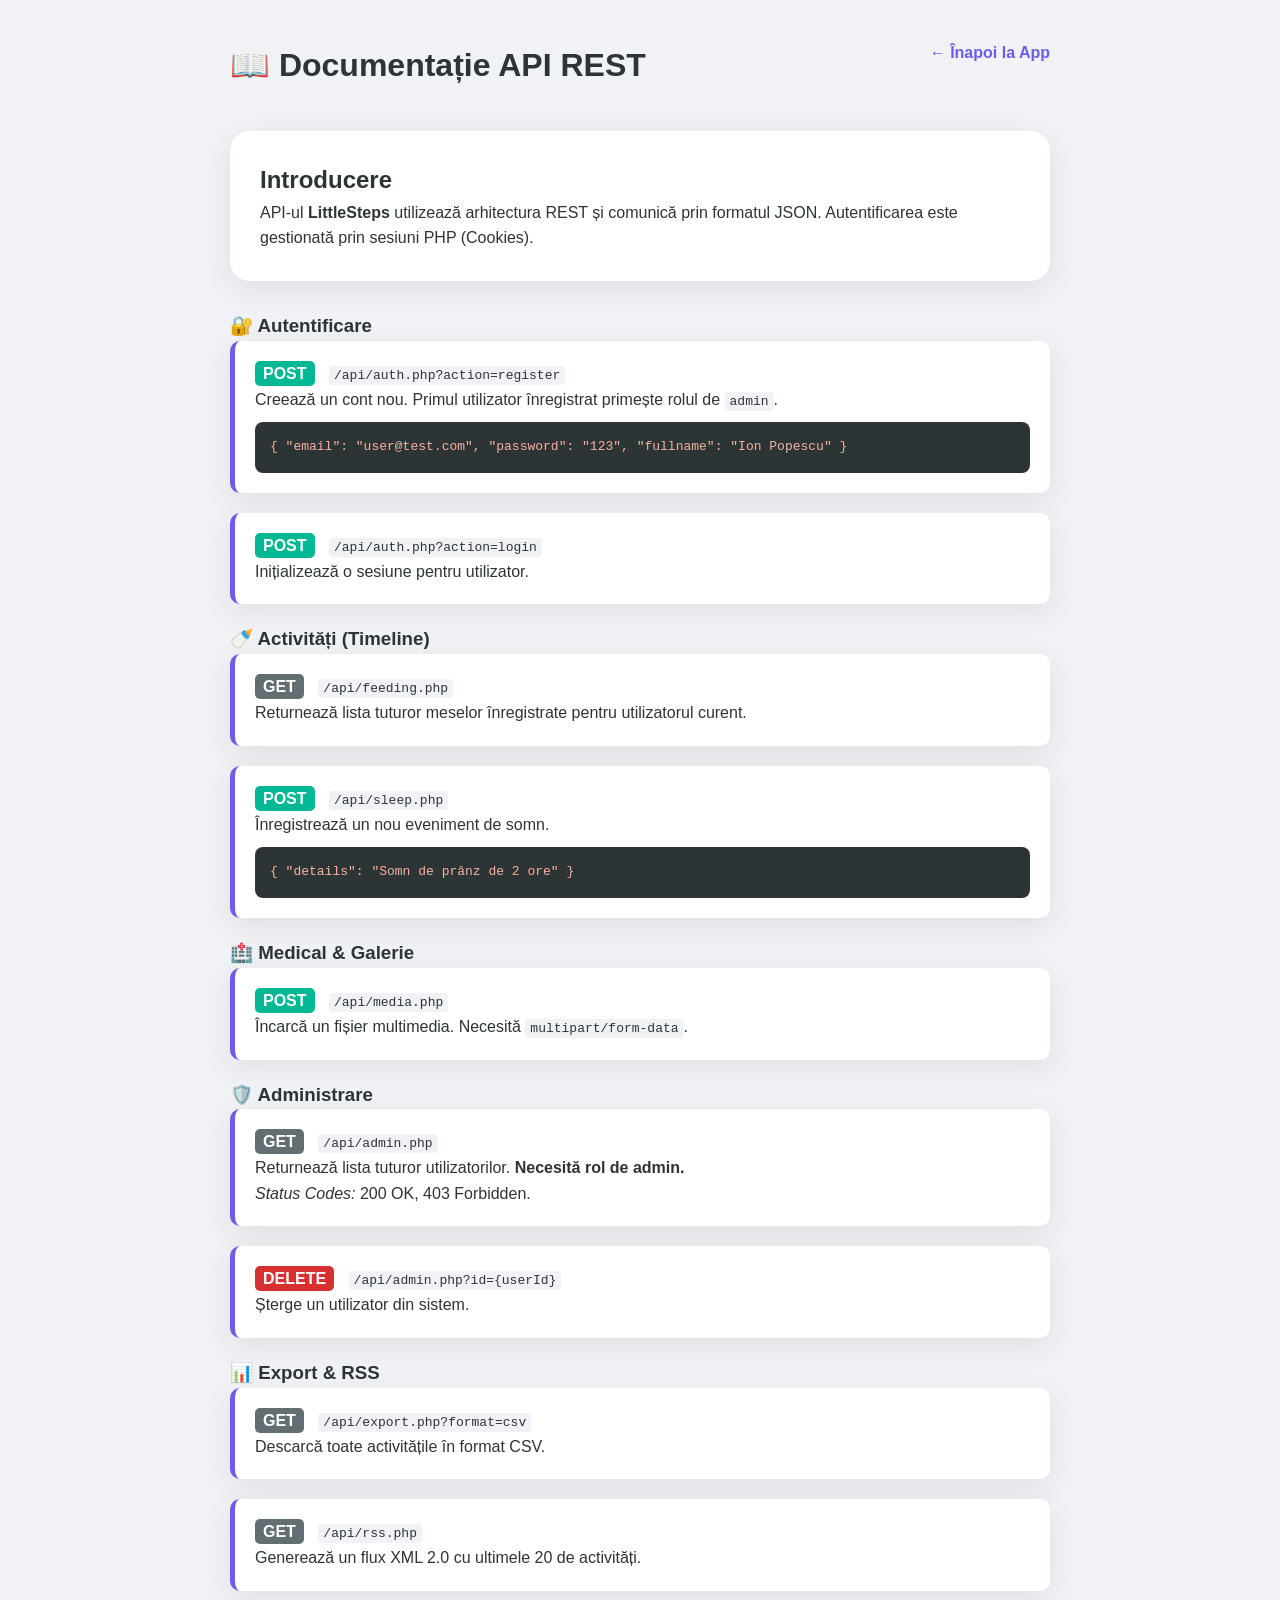
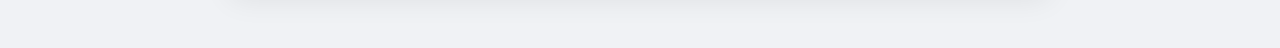
==== public/api-docs.html @ 12125252 "Initial commit - LittleSteps Baby Tracker v1.0" ====
<!DOCTYPE html>
<html lang="ro">
<head>
    <meta charset="UTF-8">
    <title>LittleSteps - Documentație API</title>
    <link rel="stylesheet" href="style.css">
    <style>
        .endpoint-card { border-left: 5px solid var(--primary); margin-bottom: 20px; background: #fff; padding: 20px; border-radius: 10px; box-shadow: var(--shadow); }
        .method { font-weight: 800; padding: 4px 8px; border-radius: 5px; color: #fff; margin-right: 10px; }
        .get { background: #636e72; }
        .post { background: #00b894; }
        .delete { background: #d63031; }
        code { background: #f1f2f6; padding: 2px 5px; border-radius: 4px; font-family: monospace; }
        pre { background: #2d3436; color: #fab1a0; padding: 15px; border-radius: 8px; overflow-x: auto; margin-top: 10px; }
    </style>
</head>
<body style="background: var(--bg);">
    <div class="content" style="max-width: 900px;">
        <header class="top-bar">
            <h1>📖 Documentație API REST</h1>
            <a href="index.html" style="text-decoration: none; color: var(--primary); font-weight: bold;">← Înapoi la App</a>
        </header>

        <section class="card-container">
            <h2>Introducere</h2>
            <p>API-ul <strong>LittleSteps</strong> utilizează arhitectura REST și comunică prin formatul JSON. Autentificarea este gestionată prin sesiuni PHP (Cookies).</p>
        </section>

        <!-- AUTH -->
        <h3>🔐 Autentificare</h3>
        <div class="endpoint-card">
            <p><span class="method post">POST</span> <code>/api/auth.php?action=register</code></p>
            <p>Creează un cont nou. Primul utilizator înregistrat primește rolul de <code>admin</code>.</p>
            <pre>{ "email": "user@test.com", "password": "123", "fullname": "Ion Popescu" }</pre>
        </div>

        <div class="endpoint-card">
            <p><span class="method post">POST</span> <code>/api/auth.php?action=login</code></p>
            <p>Inițializează o sesiune pentru utilizator.</p>
        </div>

        <!-- ACTIVITATI -->
        <h3>🍼 Activități (Timeline)</h3>
        <div class="endpoint-card">
            <p><span class="method get">GET</span> <code>/api/feeding.php</code></p>
            <p>Returnează lista tuturor meselor înregistrate pentru utilizatorul curent.</p>
        </div>

        <div class="endpoint-card">
            <p><span class="method post">POST</span> <code>/api/sleep.php</code></p>
            <p>Înregistrează un nou eveniment de somn.</p>
            <pre>{ "details": "Somn de prânz de 2 ore" }</pre>
        </div>

        <!-- MEDICAL & MEDIA -->
        <h3>🏥 Medical & Galerie</h3>
        <div class="endpoint-card">
            <p><span class="method post">POST</span> <code>/api/media.php</code></p>
            <p>Încarcă un fișier multimedia. Necesită <code>multipart/form-data</code>.</p>
        </div>

        <!-- ADMIN -->
        <h3>🛡️ Administrare</h3>
        <div class="endpoint-card">
            <p><span class="method get">GET</span> <code>/api/admin.php</code></p>
            <p>Returnează lista tuturor utilizatorilor. <strong>Necesită rol de admin.</strong></p>
            <p><em>Status Codes:</em> 200 OK, 403 Forbidden.</p>
        </div>

        <div class="endpoint-card">
            <p><span class="method delete">DELETE</span> <code>/api/admin.php?id={userId}</code></p>
            <p>Șterge un utilizator din sistem.</p>
        </div>

        <!-- EXPORT & RSS -->
        <h3>📊 Export & RSS</h3>
        <div class="endpoint-card">
            <p><span class="method get">GET</span> <code>/api/export.php?format=csv</code></p>
            <p>Descarcă toate activitățile în format CSV.</p>
        </div>
        <div class="endpoint-card">
            <p><span class="method get">GET</span> <code>/api/rss.php</code></p>
            <p>Generează un flux XML 2.0 cu ultimele 20 de activități.</p>
        </div>
    </div>
</body>
</html>
---- public/style.css ----
:root {
    --primary: #6c5ce7;
    --primary-light: #a29bfe;
    --secondary: #00cec9;
    --danger: #ff7675;
    --warning: #ffeaa7;
    --success: #55efc4;
    --boy: #74b9ff;
    --girl: #fd79a8;
    --bg: #f0f2f5;
    --sidebar-bg: #ffffff;
    --text: #2d3436;
    --text-light: #636e72;
    --white: #ffffff;
    --shadow: 0 8px 30px rgba(0,0,0,0.08);
}

* { box-sizing: border-box; margin: 0; padding: 0; }

body { 
    font-family: 'Inter', -apple-system, BlinkMacSystemFont, 'Segoe UI', Roboto, sans-serif; 
    background: var(--bg); 
    color: var(--text); 
    line-height: 1.6;
}

/* --- AUTH OVERLAY --- */
.auth-overlay {
    position: fixed; top: 0; left: 0; width: 100%; height: 100%;
    background: linear-gradient(135deg, var(--primary), var(--primary-light));
    display: flex; align-items: center; justify-content: center; z-index: 2000;
}
.auth-card {
    background: var(--white); padding: 40px; border-radius: 24px; 
    box-shadow: 0 20px 60px rgba(0,0,0,0.2);
    width: 90%; max-width: 420px; text-align: center;
}
.auth-card h2 { margin-bottom: 10px; color: var(--primary); }
.auth-card input { 
    width: 100%; padding: 14px; margin: 10px 0; 
    border: 2px solid #eee; border-radius: 12px; 
    transition: 0.3s; font-size: 1rem;
}

/* --- DASHBOARD LAYOUT --- */
.dashboard-container { display: flex; min-height: 100vh; }

/* --- SIDEBAR --- */
.sidebar { 
    width: 280px; background: var(--sidebar-bg); 
    border-right: 1px solid #eef0f2; padding: 30px; 
    display: flex; flex-direction: column; position: sticky; top: 0; height: 100vh;
}
.logo { font-size: 1.6rem; font-weight: 800; color: var(--primary); margin-bottom: 50px; text-align: center; }
.sidebar ul { list-style: none; flex-grow: 1; }
.sidebar li { 
    padding: 14px 20px; cursor: pointer; border-radius: 14px; 
    margin-bottom: 10px; transition: 0.2s all; font-weight: 600; color: var(--text-light);
    display: flex; align-items: center; gap: 10px;
}
.sidebar li:hover { background: #f8f9ff; color: var(--primary); transform: translateX(5px); }
.sidebar li.active { background: var(--primary); color: white; box-shadow: 0 10px 20px rgba(108, 92, 231, 0.2); }

/* --- HEADER & CHILD SELECTOR --- */
.content { flex: 1; padding: 40px; max-width: 1200px; margin: 0 auto; width: 100%; }
.top-bar { display: flex; justify-content: space-between; align-items: flex-start; margin-bottom: 40px; gap: 20px; }
.header-left { display: flex; flex-direction: column; gap: 10px; }

.child-selector {
    background: white;
    padding: 8px 15px;
    border-radius: 15px;
    box-shadow: var(--shadow);
    display: flex;
    align-items: center;
    gap: 10px;
}
.child-selector label { font-size: 0.85rem; font-weight: 700; color: var(--text-light); }
.child-selector select {
    border: none;
    font-weight: 800;
    color: var(--primary);
    background: transparent;
    cursor: pointer;
    outline: none;
    font-size: 1rem;
}

/* --- CARDS & TABLES --- */
.card-container { background: white; padding: 30px; border-radius: 20px; box-shadow: var(--shadow); margin-bottom: 30px; }

/* --- TIMELINE --- */
.quick-actions { display: flex; gap: 15px; margin-bottom: 35px; flex-wrap: wrap; }
.item { 
    display: flex; gap: 20px; padding: 20px; 
    background: white; border-radius: 18px; margin-bottom: 15px;
    transition: 0.3s; border: 1px solid #f0f0f0;
}
.item:hover { transform: translateY(-3px); box-shadow: var(--shadow); border-color: var(--primary-light); }

.item-icon { 
    font-size: 1.5rem; background: #f8f9fa; width: 55px; height: 55px; 
    display: flex; align-items: center; justify-content: center; border-radius: 15px;
    flex-shrink: 0;
}

/* --- REPARAȚIE IMAGINI TIMELINE --- */
.item img {
    max-width: 100%;
    height: auto;
    border-radius: 12px;
    margin-top: 15px;
    border: 3px solid #f8f9fa;
}

.item-content strong { color: var(--text); font-size: 1.1rem; }
.time { font-size: 0.85rem; color: var(--text-light); font-weight: 500; display: block; margin-top: 8px; }

/* --- EVOLUȚIE ÎN TIMELINE --- */
/* Culoare verde pentru măsurători */
.item:has(.item-icon:contains('📏')) { border-left: 5px solid var(--success); }
/* Culoare aurie pentru milestones */
.item:has(.item-icon:contains('🏆')) { border-left: 5px solid var(--warning); }

/* --- STILURI SPECIFICE EVOLUȚIE & CREȘTERE --- */
#section-evolution .family-grid { display: grid; grid-template-columns: 1fr 1fr; gap: 25px; }

#section-evolution input, #section-evolution textarea {
    width: 100%;
    padding: 12px;
    margin-bottom: 15px;
    border: 1px solid #eee;
    border-radius: 10px;
    font-family: inherit;
    outline-color: var(--primary-light);
}

#section-evolution textarea { height: 100px; resize: none; }

#growth-list, #milestones-list {
    margin-top: 20px;
    max-height: 500px;
    overflow-y: auto;
    padding-right: 5px;
}

/* --- ADMIN TABLE --- */
.admin-table { width: 100%; border-collapse: collapse; margin-top: 20px; }
.admin-table th { text-align: left; padding: 15px; border-bottom: 2px solid #eee; color: var(--text-light); }
.admin-table td { padding: 15px; border-bottom: 1px solid #eee; }

/* --- BUTTONS --- */
button { 
    border: none; padding: 14px 24px; border-radius: 12px; 
    cursor: pointer; font-weight: 700; transition: 0.3s; font-size: 0.95rem;
}
.btn-feed { background: var(--girl); color: white; }
.btn-sleep { background: var(--boy); color: white; }
.btn-logout { background: #f1f2f6; color: var(--danger); margin-top: 20px; }
.btn-alt { background: #dfe6e9; color: var(--text); }
button:hover { opacity: 0.9; transform: translateY(-2px); }

/* --- RESPONSIVE --- */
@media (max-width: 900px) {
    .dashboard-container { flex-direction: column; }
    .sidebar { width: 100%; height: auto; position: relative; padding: 20px; border-right: none; border-bottom: 1px solid #eee; }
    .sidebar ul { display: flex; overflow-x: auto; padding-bottom: 10px; gap: 10px; }
    .sidebar li { white-space: nowrap; margin-bottom: 0; }
    #section-evolution .family-grid { grid-template-columns: 1fr; }
    .top-bar { flex-direction: column; align-items: flex-start; }
}
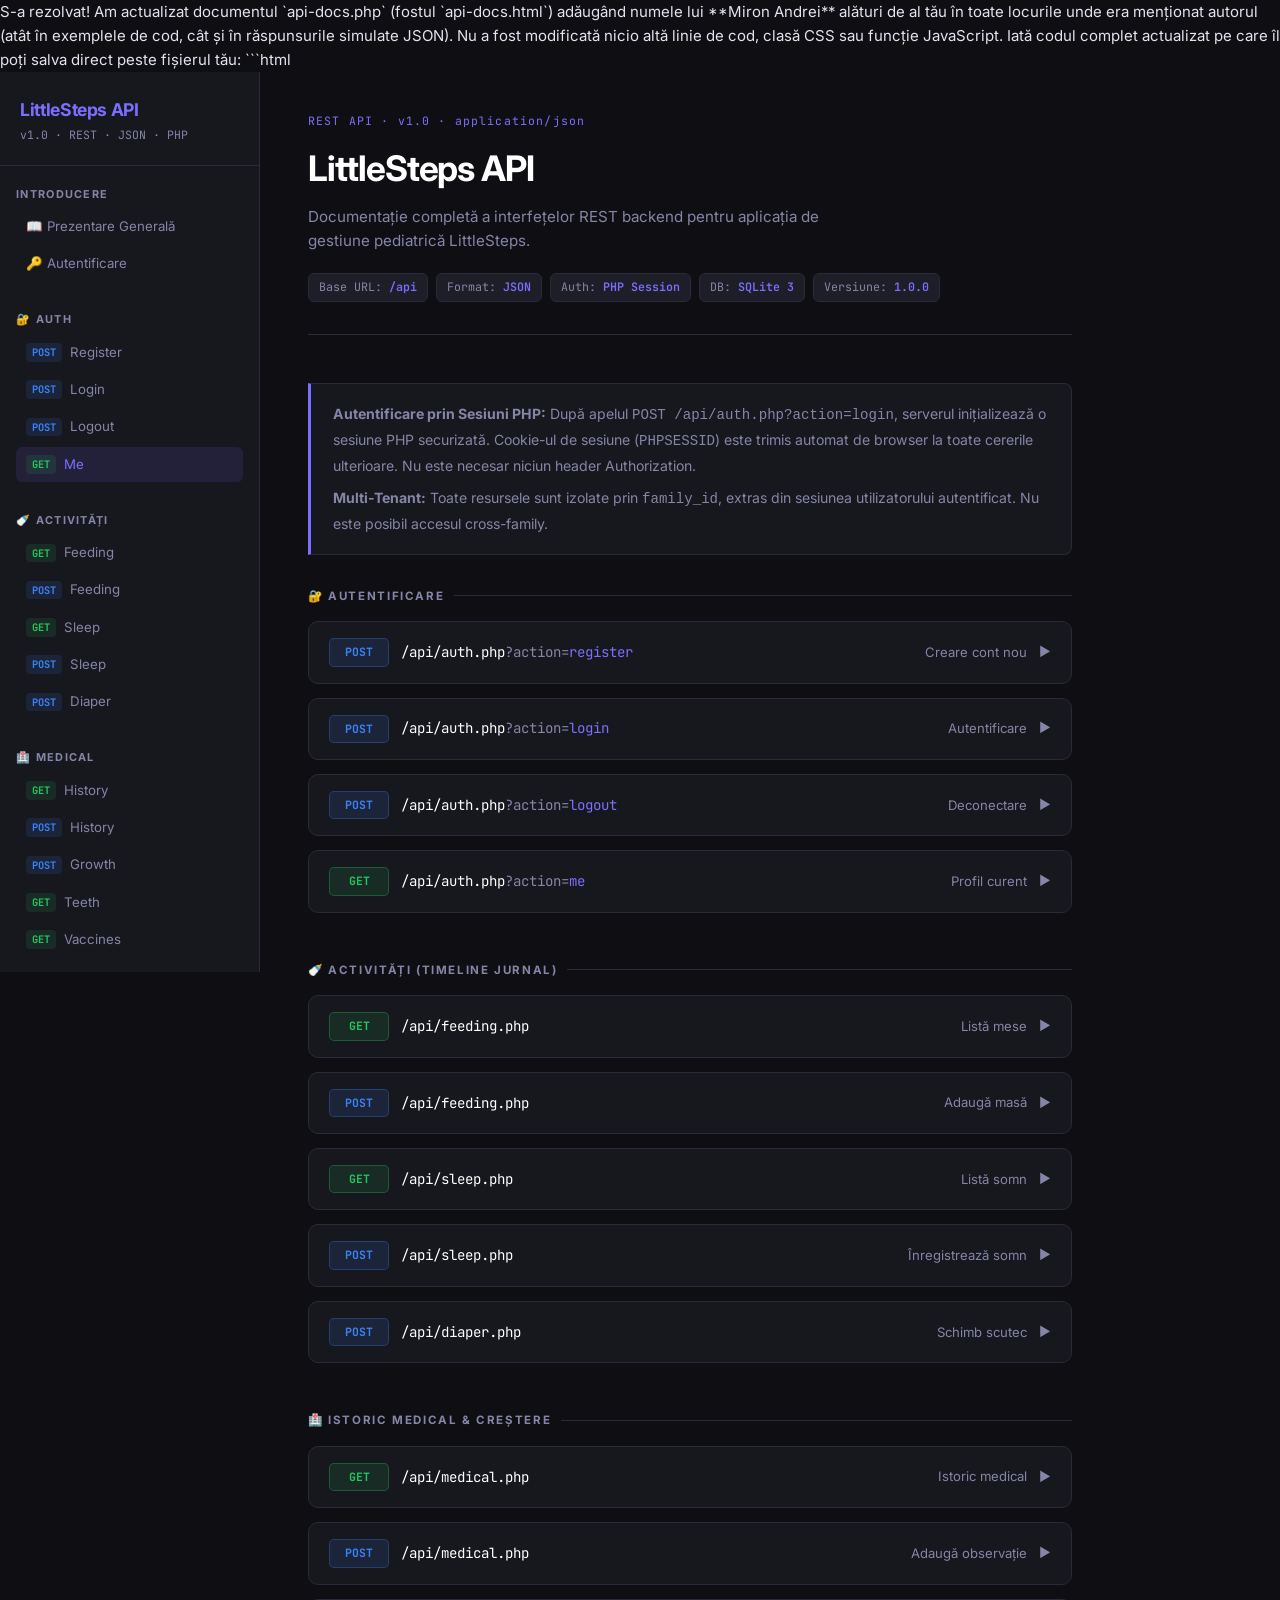
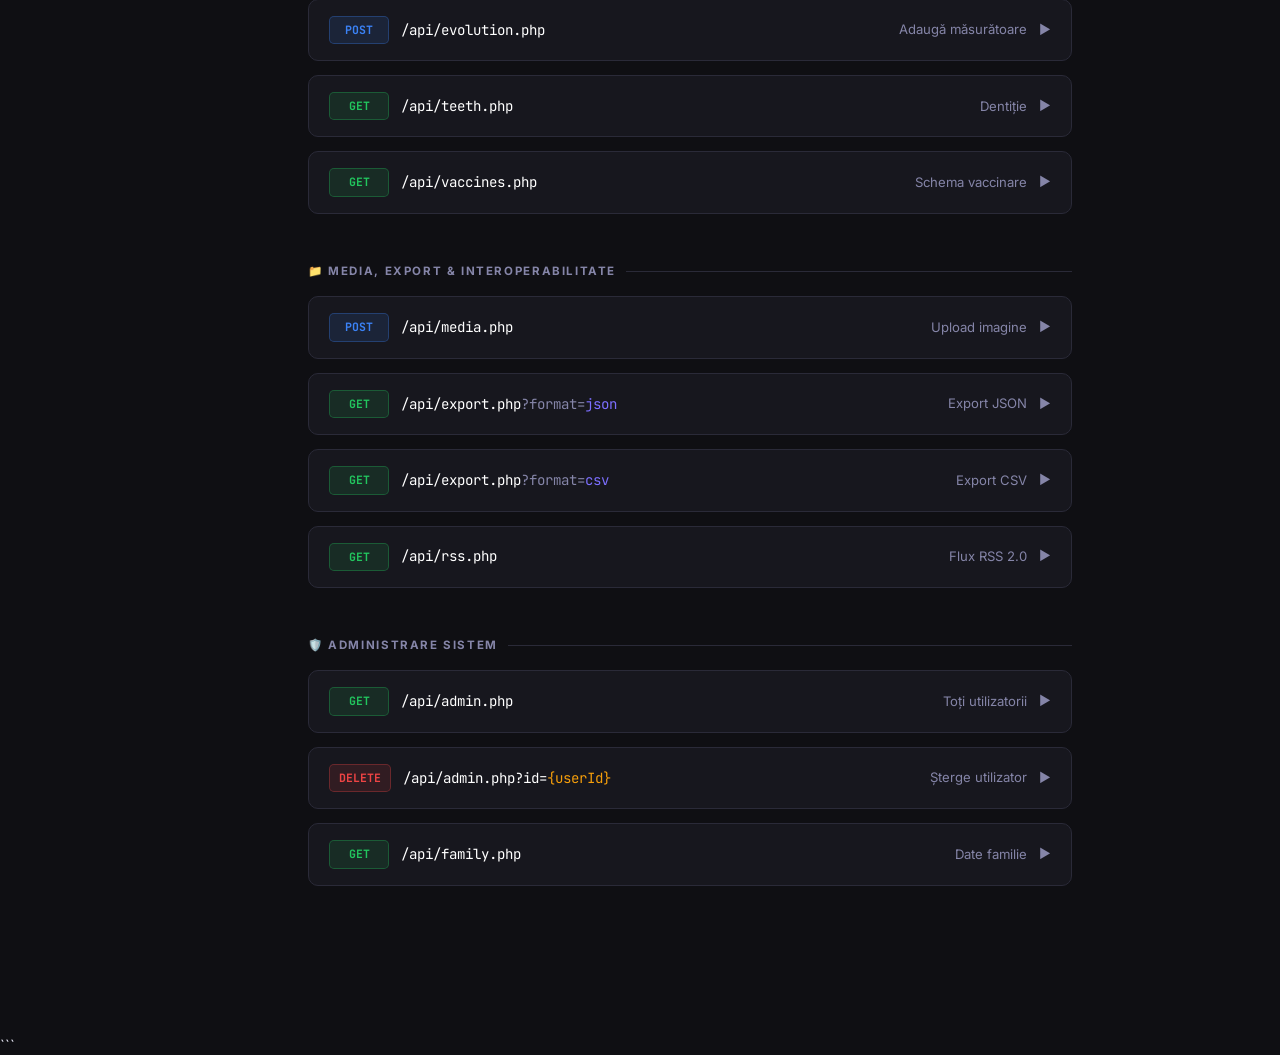
==== commit bb298849: "Fix: Integrare finală documentații api-docs și scholarly cu diagramă UML" ====
--- a/public/api-docs.html
+++ b/public/api-docs.html
@@ -1,87 +1,746 @@
+S-a rezolvat! Am actualizat documentul `api-docs.php` (fostul `api-docs.html`) adăugând numele lui **Miron Andrei** alături de al tău în toate locurile unde era menționat autorul (atât în exemplele de cod, cât și în răspunsurile simulate JSON). Nu a fost modificată nicio altă linie de cod, clasă CSS sau funcție JavaScript.
+
+Iată codul complet actualizat pe care îl poți salva direct peste fișierul tău:
+
+```html
 <!DOCTYPE html>
 <html lang="ro">
 <head>
-    <meta charset="UTF-8">
-    <title>LittleSteps - Documentație API</title>
-    <link rel="stylesheet" href="style.css">
-    <style>
-        .endpoint-card { border-left: 5px solid var(--primary); margin-bottom: 20px; background: #fff; padding: 20px; border-radius: 10px; box-shadow: var(--shadow); }
-        .method { font-weight: 800; padding: 4px 8px; border-radius: 5px; color: #fff; margin-right: 10px; }
-        .get { background: #636e72; }
-        .post { background: #00b894; }
-        .delete { background: #d63031; }
-        code { background: #f1f2f6; padding: 2px 5px; border-radius: 4px; font-family: monospace; }
-        pre { background: #2d3436; color: #fab1a0; padding: 15px; border-radius: 8px; overflow-x: auto; margin-top: 10px; }
-    </style>
+  <meta charset="UTF-8"/>
+  <meta name="viewport" content="width=device-width, initial-scale=1.0"/>
+  <title>LittleSteps — Documentație API REST</title>
+  <link rel="preconnect" href="https://fonts.googleapis.com"/>
+  <link href="https://fonts.googleapis.com/css2?family=Inter:wght@400;500;600;700&family=JetBrains+Mono:wght@400;600&display=swap" rel="stylesheet"/>
+  <style>
+    :root {
+      --bg: #0f0f13;
+      --surface: #17171e;
+      --surface2: #1e1e28;
+      --border: #2a2a38;
+      --text: #e2e2f0;
+      --text-muted: #8585a8;
+      --accent: #7c6fff;
+      --accent-pale: rgba(124,111,255,.12);
+      --get: #22c55e; --get-bg: rgba(34,197,94,.12);
+      --post: #3b82f6; --post-bg: rgba(59,130,246,.12);
+      --put: #f59e0b; --put-bg: rgba(245,158,11,.12);
+      --delete: #ef4444; --delete-bg: rgba(239,68,68,.12);
+      --mono: 'JetBrains Mono', monospace;
+      --sans: 'Inter', sans-serif;
+    }
+    *, *::before, *::after { box-sizing: border-box; margin: 0; padding: 0; }
+    html { scroll-behavior: smooth; }
+    body { background: var(--bg); color: var(--text); font-family: var(--sans); font-size: 15px; line-height: 1.6; }
+
+    /* LAYOUT */
+    .shell { display: flex; min-height: 100vh; }
+
+    /* SIDEBAR */
+    .sidebar {
+      width: 260px; flex-shrink: 0; position: sticky; top: 0; height: 100vh;
+      background: var(--surface); border-right: 1px solid var(--border);
+      overflow-y: auto; padding: 0;
+    }
+    .sidebar-logo {
+      padding: 24px 20px 20px;
+      border-bottom: 1px solid var(--border);
+    }
+    .sidebar-logo .brand { font-size: 1.1rem; font-weight: 700; color: var(--accent); letter-spacing: -.02em; }
+    .sidebar-logo .version { font-size: .72rem; font-family: var(--mono); color: var(--text-muted); margin-top: 2px; }
+
+    .nav-group { padding: 20px 16px 8px; }
+    .nav-group-label { font-size: .68rem; font-weight: 700; text-transform: uppercase; letter-spacing: .12em; color: var(--text-muted); margin-bottom: 6px; }
+    .nav-item {
+      display: flex; align-items: center; gap: 8px;
+      padding: 7px 10px; border-radius: 6px; margin-bottom: 2px;
+      font-size: .83rem; color: var(--text-muted); text-decoration: none;
+      transition: all .15s;
+    }
+    .nav-item:hover, .nav-item.active { background: var(--accent-pale); color: var(--accent); }
+    .nav-badge {
+      font-family: var(--mono); font-size: .65rem; font-weight: 700;
+      padding: 1px 6px; border-radius: 4px; flex-shrink: 0;
+    }
+    .nb-get { background: var(--get-bg); color: var(--get); }
+    .nb-post { background: var(--post-bg); color: var(--post); }
+    .nb-put { background: var(--put-bg); color: var(--put); }
+    .nb-del { background: var(--delete-bg); color: var(--delete); }
+
+    /* MAIN */
+    .main { flex: 1; max-width: 860px; padding: 40px 48px 100px; }
+
+    /* HEADER */
+    .page-header {
+      margin-bottom: 48px; padding-bottom: 32px;
+      border-bottom: 1px solid var(--border);
+    }
+    .page-header .tag { font-family: var(--mono); font-size: .72rem; color: var(--accent); letter-spacing: .1em; margin-bottom: 10px; }
+    .page-header h1 { font-size: 2.2rem; font-weight: 700; letter-spacing: -.03em; color: #fff; margin-bottom: 8px; }
+    .page-header p { color: var(--text-muted); font-size: .95rem; max-width: 560px; }
+    .info-chips { display: flex; flex-wrap: wrap; gap: 8px; margin-top: 20px; }
+    .chip {
+      font-family: var(--mono); font-size: .73rem;
+      background: var(--surface2); border: 1px solid var(--border);
+      color: var(--text-muted); padding: 4px 10px; border-radius: 6px;
+    }
+    .chip span { color: var(--accent); font-weight: 600; }
+
+    /* SECTION HEADING */
+    .api-group { margin-bottom: 48px; scroll-margin-top: 24px; }
+    .group-title {
+      font-size: .72rem; font-weight: 700; text-transform: uppercase;
+      letter-spacing: .14em; color: var(--text-muted); margin-bottom: 16px;
+      display: flex; align-items: center; gap: 10px;
+    }
+    .group-title::after { content: ''; flex: 1; height: 1px; background: var(--border); }
+
+    /* ENDPOINT CARD */
+    .endpoint {
+      background: var(--surface); border: 1px solid var(--border);
+      border-radius: 10px; margin-bottom: 14px; overflow: hidden;
+      transition: border-color .2s;
+    }
+    .endpoint:hover { border-color: var(--accent); }
+    .endpoint-header {
+      display: flex; align-items: center; gap: 12px;
+      padding: 16px 20px; cursor: pointer; user-select: none;
+    }
+    .method-badge {
+      font-family: var(--mono); font-size: .72rem; font-weight: 700;
+      padding: 4px 9px; border-radius: 5px; flex-shrink: 0; min-width: 60px; text-align: center;
+    }
+    .mb-get { background: var(--get-bg); color: var(--get); border: 1px solid rgba(34,197,94,.3); }
+    .mb-post { background: var(--post-bg); color: var(--post); border: 1px solid rgba(59,130,246,.3); }
+    .mb-put { background: var(--put-bg); color: var(--put); border: 1px solid rgba(245,158,11,.3); }
+    .mb-delete { background: var(--delete-bg); color: var(--delete); border: 1px solid rgba(239,68,68,.3); }
+
+    .endpoint-path { font-family: var(--mono); font-size: .88rem; color: #fff; flex: 1; }
+    .endpoint-path .param { color: var(--put); }
+    .endpoint-summary { font-size: .82rem; color: var(--text-muted); margin-left: auto; }
+    .chevron { color: var(--text-muted); transition: transform .2s; font-size: .8rem; }
+    .endpoint.open .chevron { transform: rotate(90deg); }
+
+    .endpoint-body { display: none; padding: 0 20px 20px; border-top: 1px solid var(--border); }
+    .endpoint.open .endpoint-body { display: block; }
+
+    .endpoint-desc { color: var(--text-muted); font-size: .88rem; margin: 16px 0 12px; line-height: 1.6; }
+    .auth-tag {
+      display: inline-flex; align-items: center; gap: 5px;
+      background: rgba(124,111,255,.15); border: 1px solid rgba(124,111,255,.3);
+      color: var(--accent); font-size: .75rem; font-family: var(--mono);
+      padding: 3px 9px; border-radius: 5px; margin-bottom: 12px;
+    }
+
+    /* PARAMS TABLE */
+    .params-label { font-size: .72rem; font-weight: 700; text-transform: uppercase; letter-spacing: .1em; color: var(--text-muted); margin: 16px 0 8px; }
+    .params-table { width: 100%; border-collapse: collapse; font-size: .83rem; }
+    .params-table th { background: var(--surface2); color: var(--text-muted); padding: 7px 12px; text-align: left; font-weight: 600; font-size: .72rem; text-transform: uppercase; letter-spacing: .08em; }
+    .params-table td { padding: 8px 12px; border-bottom: 1px solid var(--border); vertical-align: top; }
+    .params-table tr:last-child td { border-bottom: none; }
+    .param-name { font-family: var(--mono); color: var(--text); font-size: .83rem; }
+    .param-type { font-family: var(--mono); color: var(--accent); font-size: .77rem; }
+    .param-req { font-size: .72rem; padding: 2px 6px; border-radius: 4px; font-weight: 600; }
+    .req-yes { background: rgba(239,68,68,.15); color: #f87171; }
+    .req-opt { background: var(--surface2); color: var(--text-muted); }
+
+    /* CODE BLOCKS */
+    .code-tabs { margin-top: 14px; }
+    .tab-bar { display: flex; gap: 2px; margin-bottom: -1px; }
+    .tab-btn {
+      font-family: var(--mono); font-size: .73rem; padding: 5px 12px;
+      background: var(--surface2); border: 1px solid var(--border);
+      border-bottom: none; border-radius: 5px 5px 0 0; color: var(--text-muted);
+      cursor: pointer; transition: all .15s;
+    }
+    .tab-btn.active { background: #1e1b4b; color: #c4b5fd; border-color: #312e81; }
+    .tab-pane { display: none; }
+    .tab-pane.active { display: block; }
+    pre.code-block {
+      background: #1e1b4b; border: 1px solid #312e81;
+      border-radius: 0 8px 8px 8px; padding: 16px 18px;
+      font-family: var(--mono); font-size: .82rem;
+      color: #c4b5fd; overflow-x: auto; line-height: 1.65;
+    }
+    .c-key { color: #a5b4fc; }
+    .c-str { color: #86efac; }
+    .c-num { color: #fde68a; }
+    .c-bool { color: #f9a8d4; }
+    .c-comment { color: #4c4b7a; font-style: italic; }
+    .c-url { color: #67e8f9; }
+
+    /* RESPONSE */
+    .response-header { display: flex; align-items: center; gap: 8px; margin-top: 14px; }
+    .status-badge { font-family: var(--mono); font-size: .75rem; font-weight: 700; padding: 3px 8px; border-radius: 5px; }
+    .s200 { background: var(--get-bg); color: var(--get); }
+    .s201 { background: var(--post-bg); color: var(--post); }
+    .s401 { background: var(--put-bg); color: var(--put); }
+    .s403 { background: var(--delete-bg); color: var(--delete); }
+
+    /* INTRO BOX */
+    .intro-box {
+      background: var(--surface); border: 1px solid var(--border);
+      border-left: 3px solid var(--accent); border-radius: 0 8px 8px 0;
+      padding: 18px 22px; margin-bottom: 32px;
+    }
+    .intro-box p { color: var(--text-muted); font-size: .88rem; line-height: 1.7; }
+    .intro-box p + p { margin-top: 8px; }
+
+    @media (max-width: 800px) {
+      .sidebar { display: none; }
+      .main { padding: 24px 18px 60px; }
+      .endpoint-summary { display: none; }
+    }
+  </style>
 </head>
-<body style="background: var(--bg);">
-    <div class="content" style="max-width: 900px;">
-        <header class="top-bar">
-            <h1>📖 Documentație API REST</h1>
-            <a href="index.html" style="text-decoration: none; color: var(--primary); font-weight: bold;">← Înapoi la App</a>
-        </header>
-
-        <section class="card-container">
-            <h2>Introducere</h2>
-            <p>API-ul <strong>LittleSteps</strong> utilizează arhitectura REST și comunică prin formatul JSON. Autentificarea este gestionată prin sesiuni PHP (Cookies).</p>
-        </section>
-
-        <!-- AUTH -->
-        <h3>🔐 Autentificare</h3>
-        <div class="endpoint-card">
-            <p><span class="method post">POST</span> <code>/api/auth.php?action=register</code></p>
-            <p>Creează un cont nou. Primul utilizator înregistrat primește rolul de <code>admin</code>.</p>
-            <pre>{ "email": "user@test.com", "password": "123", "fullname": "Ion Popescu" }</pre>
-        </div>
-
-        <div class="endpoint-card">
-            <p><span class="method post">POST</span> <code>/api/auth.php?action=login</code></p>
-            <p>Inițializează o sesiune pentru utilizator.</p>
-        </div>
-
-        <!-- ACTIVITATI -->
-        <h3>🍼 Activități (Timeline)</h3>
-        <div class="endpoint-card">
-            <p><span class="method get">GET</span> <code>/api/feeding.php</code></p>
-            <p>Returnează lista tuturor meselor înregistrate pentru utilizatorul curent.</p>
-        </div>
-
-        <div class="endpoint-card">
-            <p><span class="method post">POST</span> <code>/api/sleep.php</code></p>
-            <p>Înregistrează un nou eveniment de somn.</p>
-            <pre>{ "details": "Somn de prânz de 2 ore" }</pre>
-        </div>
-
-        <!-- MEDICAL & MEDIA -->
-        <h3>🏥 Medical & Galerie</h3>
-        <div class="endpoint-card">
-            <p><span class="method post">POST</span> <code>/api/media.php</code></p>
-            <p>Încarcă un fișier multimedia. Necesită <code>multipart/form-data</code>.</p>
-        </div>
-
-        <!-- ADMIN -->
-        <h3>🛡️ Administrare</h3>
-        <div class="endpoint-card">
-            <p><span class="method get">GET</span> <code>/api/admin.php</code></p>
-            <p>Returnează lista tuturor utilizatorilor. <strong>Necesită rol de admin.</strong></p>
-            <p><em>Status Codes:</em> 200 OK, 403 Forbidden.</p>
-        </div>
-
-        <div class="endpoint-card">
-            <p><span class="method delete">DELETE</span> <code>/api/admin.php?id={userId}</code></p>
-            <p>Șterge un utilizator din sistem.</p>
-        </div>
-
-        <!-- EXPORT & RSS -->
-        <h3>📊 Export & RSS</h3>
-        <div class="endpoint-card">
-            <p><span class="method get">GET</span> <code>/api/export.php?format=csv</code></p>
-            <p>Descarcă toate activitățile în format CSV.</p>
-        </div>
-        <div class="endpoint-card">
-            <p><span class="method get">GET</span> <code>/api/rss.php</code></p>
-            <p>Generează un flux XML 2.0 cu ultimele 20 de activități.</p>
-        </div>
-    </div>
+<body>
+<div class="shell">
+
+<!-- SIDEBAR -->
+<nav class="sidebar">
+  <div class="sidebar-logo">
+    <div class="brand">LittleSteps API</div>
+    <div class="version">v1.0 · REST · JSON · PHP</div>
+  </div>
+
+  <div class="nav-group">
+    <div class="nav-group-label">Introducere</div>
+    <a class="nav-item active" href="#intro">📖 Prezentare Generală</a>
+    <a class="nav-item" href="#auth-overview">🔑 Autentificare</a>
+  </div>
+  <div class="nav-group">
+    <div class="nav-group-label">🔐 Auth</div>
+    <a class="nav-item" href="#ep-register"><span class="nav-badge nb-post">POST</span> Register</a>
+    <a class="nav-item" href="#ep-login"><span class="nav-badge nb-post">POST</span> Login</a>
+    <a class="nav-item" href="#ep-logout"><span class="nav-badge nb-post">POST</span> Logout</a>
+    <a class="nav-item" href="#ep-me"><span class="nav-badge nb-get">GET</span> Me</a>
+  </div>
+  <div class="nav-group">
+    <div class="nav-group-label">🍼 Activități</div>
+    <a class="nav-item" href="#ep-feeding-get"><span class="nav-badge nb-get">GET</span> Feeding</a>
+    <a class="nav-item" href="#ep-feeding-post"><span class="nav-badge nb-post">POST</span> Feeding</a>
+    <a class="nav-item" href="#ep-sleep-get"><span class="nav-badge nb-get">GET</span> Sleep</a>
+    <a class="nav-item" href="#ep-sleep-post"><span class="nav-badge nb-post">POST</span> Sleep</a>
+    <a class="nav-item" href="#ep-diaper"><span class="nav-badge nb-post">POST</span> Diaper</a>
+  </div>
+  <div class="nav-group">
+    <div class="nav-group-label">🏥 Medical</div>
+    <a class="nav-item" href="#ep-medical-get"><span class="nav-badge nb-get">GET</span> History</a>
+    <a class="nav-item" href="#ep-medical-post"><span class="nav-badge nb-post">POST</span> History</a>
+    <a class="nav-item" href="#ep-growth"><span class="nav-badge nb-post">POST</span> Growth</a>
+    <a class="nav-item" href="#ep-teeth"><span class="nav-badge nb-get">GET</span> Teeth</a>
+    <a class="nav-item" href="#ep-vaccines"><span class="nav-badge nb-get">GET</span> Vaccines</a>
+  </div>
+  <div class="nav-group">
+    <div class="nav-group-label">📁 Media & Export</div>
+    <a class="nav-item" href="#ep-media-upload"><span class="nav-badge nb-post">POST</span> Upload</a>
+    <a class="nav-item" href="#ep-export-json"><span class="nav-badge nb-get">GET</span> Export JSON</a>
+    <a class="nav-item" href="#ep-export-csv"><span class="nav-badge nb-get">GET</span> Export CSV</a>
+    <a class="nav-item" href="#ep-rss"><span class="nav-badge nb-get">GET</span> RSS Feed</a>
+  </div>
+  <div class="nav-group">
+    <div class="nav-group-label">🛡️ Admin</div>
+    <a class="nav-item" href="#ep-admin-users"><span class="nav-badge nb-get">GET</span> Users</a>
+    <a class="nav-item" href="#ep-admin-delete"><span class="nav-badge nb-del">DEL</span> User</a>
+    <a class="nav-item" href="#ep-family"><span class="nav-badge nb-get">GET</span> Family</a>
+  </div>
+</nav>
+
+<!-- MAIN -->
+<main class="main">
+
+  <header class="page-header" id="intro">
+    <p class="tag">REST API · v1.0 · application/json</p>
+    <h1>LittleSteps API</h1>
+    <p>Documentație completă a interfețelor REST backend pentru aplicația de gestiune pediatrică LittleSteps.</p>
+    <div class="info-chips">
+      <div class="chip">Base URL: <span>/api</span></div>
+      <div class="chip">Format: <span>JSON</span></div>
+      <div class="chip">Auth: <span>PHP Session</span></div>
+      <div class="chip">DB: <span>SQLite 3</span></div>
+      <div class="chip">Versiune: <span>1.0.0</span></div>
+    </div>
+  </header>
+
+  <div class="intro-box" id="auth-overview">
+    <p><strong>Autentificare prin Sesiuni PHP:</strong> După apelul <code>POST /api/auth.php?action=login</code>, serverul inițializează o sesiune PHP securizată. Cookie-ul de sesiune (<code>PHPSESSID</code>) este trimis automat de browser la toate cererile ulterioare. Nu este necesar niciun header Authorization.</p>
+    <p><strong>Multi-Tenant:</strong> Toate resursele sunt izolate prin <code>family_id</code>, extras din sesiunea utilizatorului autentificat. Nu este posibil accesul cross-family.</p>
+  </div>
+
+  <!-- ── AUTH ── -->
+  <section class="api-group" id="s-auth">
+    <div class="group-title">🔐 Autentificare</div>
+
+    <!-- REGISTER -->
+    <div class="endpoint" id="ep-register">
+      <div class="endpoint-header" onclick="toggleEndpoint(this)">
+        <span class="method-badge mb-post">POST</span>
+        <span class="endpoint-path">/api/auth.php<span style="color:var(--text-muted)">?action=</span><span style="color:var(--accent)">register</span></span>
+        <span class="endpoint-summary">Creare cont nou</span>
+        <span class="chevron">▶</span>
+      </div>
+      <div class="endpoint-body">
+        <p class="endpoint-desc">Creează un cont nou în sistem. <strong>Primul utilizator înregistrat</strong> primește automat rolul <code>admin</code>; toți utilizatorii următori primesc rolul <code>member</code>.</p>
+        <div class="params-label">Request Body (JSON)</div>
+        <table class="params-table">
+          <thead><tr><th>Câmp</th><th>Tip</th><th>Obligatoriu</th><th>Descriere</th></tr></thead>
+          <tbody>
+            <tr><td class="param-name">email</td><td class="param-type">string</td><td><span class="param-req req-yes">DA</span></td><td style="color:var(--text-muted)">Adresa de email — identificator unic în sistem</td></tr>
+            <tr><td class="param-name">password</td><td class="param-type">string</td><td><span class="param-req req-yes">DA</span></td><td style="color:var(--text-muted)">Parola în text clar — stocată ca hash BCRYPT</td></tr>
+            <tr><td class="param-name">fullname</td><td class="param-type">string</td><td><span class="param-req req-yes">DA</span></td><td style="color:var(--text-muted)">Numele complet al utilizatorului</td></tr>
+          </tbody>
+        </table>
+        <div class="code-tabs">
+          <div class="tab-bar">
+            <button class="tab-btn active" onclick="switchTab(this,'req','t-reg')">Request</button>
+            <button class="tab-btn" onclick="switchTab(this,'res200','t-reg')">200 OK</button>
+          </div>
+          <div class="tab-pane active" id="req-t-reg">
+<pre class="code-block">{
+  <span class="c-key">"email"</span>:    <span class="c-str">"ioana@example.com"</span>,
+  <span class="c-key">"password"</span>: <span class="c-str">"parola_securizata"</span>,
+  <span class="c-key">"fullname"</span>: <span class="c-str">"Alexa Ioana și Miron Andrei"</span>
+}</pre>
+          </div>
+          <div class="tab-pane" id="res200-t-reg">
+<pre class="code-block"><span class="c-comment">// HTTP 201 Created</span>
+{
+  <span class="c-key">"success"</span>: <span class="c-bool">true</span>,
+  <span class="c-key">"user_id"</span>: <span class="c-num">1</span>,
+  <span class="c-key">"role"</span>:    <span class="c-str">"admin"</span>,
+  <span class="c-key">"message"</span>: <span class="c-str">"Cont creat cu succes"</span>
+}</pre>
+          </div>
+        </div>
+        <div class="response-header"><span class="status-badge s201">201</span><span style="color:var(--text-muted);font-size:.82rem">Cont creat — sesiune inițializată automat</span></div>
+        <div class="response-header"><span class="status-badge s401">409</span><span style="color:var(--text-muted);font-size:.82rem">Email deja înregistrat în sistem</span></div>
+      </div>
+    </div>
+
+    <!-- LOGIN -->
+    <div class="endpoint" id="ep-login">
+      <div class="endpoint-header" onclick="toggleEndpoint(this)">
+        <span class="method-badge mb-post">POST</span>
+        <span class="endpoint-path">/api/auth.php<span style="color:var(--text-muted)">?action=</span><span style="color:var(--accent)">login</span></span>
+        <span class="endpoint-summary">Autentificare</span>
+        <span class="chevron">▶</span>
+      </div>
+      <div class="endpoint-body">
+        <p class="endpoint-desc">Autentifică utilizatorul și inițializează o sesiune PHP securizată. Parola este verificată cu <code>password_verify()</code> față de hash-ul BCRYPT stocat.</p>
+        <div class="code-tabs">
+          <div class="tab-bar"><button class="tab-btn active" onclick="switchTab(this,'req','t-login')">Request</button><button class="tab-btn" onclick="switchTab(this,'res200','t-login')">200 OK</button></div>
+          <div class="tab-pane active" id="req-t-login">
+<pre class="code-block">{
+  <span class="c-key">"email"</span>:    <span class="c-str">"ioana@example.com"</span>,
+  <span class="c-key">"password"</span>: <span class="c-str">"parola_securizata"</span>
+}</pre></div>
+          <div class="tab-pane" id="res200-t-login">
+<pre class="code-block"><span class="c-comment">// HTTP 200 OK</span>
+{
+  <span class="c-key">"success"</span>:   <span class="c-bool">true</span>,
+  <span class="c-key">"user_id"</span>:   <span class="c-num">1</span>,
+  <span class="c-key">"role"</span>:      <span class="c-str">"admin"</span>,
+  <span class="c-key">"fullname"</span>:  <span class="c-str">"Alexa Ioana și Miron Andrei"</span>,
+  <span class="c-key">"family_id"</span>: <span class="c-num">1</span>
+}</pre></div>
+        </div>
+        <div class="response-header"><span class="status-badge s200">200</span><span style="color:var(--text-muted);font-size:.82rem">Sesiune creată · Cookie PHPSESSID setat</span></div>
+        <div class="response-header"><span class="status-badge s401">401</span><span style="color:var(--text-muted);font-size:.82rem">Credențiale invalide</span></div>
+      </div>
+    </div>
+
+    <!-- LOGOUT -->
+    <div class="endpoint" id="ep-logout">
+      <div class="endpoint-header" onclick="toggleEndpoint(this)">
+        <span class="method-badge mb-post">POST</span>
+        <span class="endpoint-path">/api/auth.php<span style="color:var(--text-muted)">?action=</span><span style="color:var(--accent)">logout</span></span>
+        <span class="endpoint-summary">Deconectare</span>
+        <span class="chevron">▶</span>
+      </div>
+      <div class="endpoint-body">
+        <p class="endpoint-desc">Distruge sesiunea PHP curentă și invalidează cookie-ul <code>PHPSESSID</code>.</p>
+        <div class="response-header"><span class="status-badge s200">200</span><span style="color:var(--text-muted);font-size:.82rem">Sesiune distrusă · utilizator deconectat</span></div>
+      </div>
+    </div>
+
+    <!-- ME -->
+    <div class="endpoint" id="ep-me">
+      <div class="endpoint-header" onclick="toggleEndpoint(this)">
+        <span class="method-badge mb-get">GET</span>
+        <span class="endpoint-path">/api/auth.php<span style="color:var(--text-muted)">?action=</span><span style="color:var(--accent)">me</span></span>
+        <span class="endpoint-summary">Profil curent</span>
+        <span class="chevron">▶</span>
+      </div>
+      <div class="endpoint-body">
+        <p class="endpoint-desc">Returnează datele utilizatorului autentificat curent, extrase din sesiunea activă.</p>
+        <span class="auth-tag">🔒 Necesită sesiune activă</span>
+        <div class="response-header"><span class="status-badge s200">200</span><span style="color:var(--text-muted);font-size:.82rem">{ user_id, email, fullname, role, family_id }</span></div>
+        <div class="response-header"><span class="status-badge s401">401</span><span style="color:var(--text-muted);font-size:.82rem">Sesiune inactivă sau expirată</span></div>
+      </div>
+    </div>
+  </section>
+
+  <!-- ── ACTIVITIES ── -->
+  <section class="api-group" id="s-activities">
+    <div class="group-title">🍼 Activități (Timeline Jurnal)</div>
+
+    <div class="endpoint" id="ep-feeding-get">
+      <div class="endpoint-header" onclick="toggleEndpoint(this)">
+        <span class="method-badge mb-get">GET</span>
+        <span class="endpoint-path">/api/feeding.php</span>
+        <span class="endpoint-summary">Listă mese</span>
+        <span class="chevron">▶</span>
+      </div>
+      <div class="endpoint-body">
+        <span class="auth-tag">🔒 Necesită sesiune activă</span>
+        <p class="endpoint-desc">Returnează toate mesele înregistrate pentru copilul activ curent (<code>child_id</code> din sesiune), ordonate descrescător după dată.</p>
+        <div class="code-tabs">
+          <div class="tab-bar"><button class="tab-btn active" onclick="switchTab(this,'res200','t-fget')">200 OK</button></div>
+          <div class="tab-pane active" id="res200-t-fget">
+<pre class="code-block">[
+  {
+    <span class="c-key">"id"</span>:          <span class="c-num">42</span>,
+    <span class="c-key">"category"</span>:    <span class="c-str">"feeding"</span>,
+    <span class="c-key">"type"</span>:        <span class="c-str">"breast"</span>,
+    <span class="c-key">"details"</span>:     <span class="c-str">"Alăptat 15 min stânga"</span>,
+    <span class="c-key">"created_at"</span>:  <span class="c-str">"2026-06-01 08:30:00"</span>
+  }
+]</pre></div>
+        </div>
+      </div>
+    </div>
+
+    <div class="endpoint" id="ep-feeding-post">
+      <div class="endpoint-header" onclick="toggleEndpoint(this)">
+        <span class="method-badge mb-post">POST</span>
+        <span class="endpoint-path">/api/feeding.php</span>
+        <span class="endpoint-summary">Adaugă masă</span>
+        <span class="chevron">▶</span>
+      </div>
+      <div class="endpoint-body">
+        <span class="auth-tag">🔒 Necesită sesiune activă</span>
+        <p class="endpoint-desc">Înregistrează un nou eveniment de alimentație în timeline.</p>
+        <div class="code-tabs">
+          <div class="tab-bar"><button class="tab-btn active" onclick="switchTab(this,'req','t-fpost')">Request</button></div>
+          <div class="tab-pane active" id="req-t-fpost">
+<pre class="code-block">{
+  <span class="c-key">"type"</span>:    <span class="c-str">"breast"</span>, <span class="c-comment">// "breast" | "formula" | "solid"</span>
+  <span class="c-key">"details"</span>: <span class="c-str">"Alăptat 15 min, sân stâng"</span>
+}</pre></div>
+        </div>
+        <div class="response-header"><span class="status-badge s201">201</span><span style="color:var(--text-muted);font-size:.82rem">{ success: true, id: 43 }</span></div>
+      </div>
+    </div>
+
+    <div class="endpoint" id="ep-sleep-get">
+      <div class="endpoint-header" onclick="toggleEndpoint(this)">
+        <span class="method-badge mb-get">GET</span>
+        <span class="endpoint-path">/api/sleep.php</span>
+        <span class="endpoint-summary">Listă somn</span>
+        <span class="chevron">▶</span>
+      </div>
+      <div class="endpoint-body">
+        <span class="auth-tag">🔒 Necesită sesiune activă</span>
+        <p class="endpoint-desc">Returnează toate evenimentele de somn pentru copilul activ.</p>
+        <div class="response-header"><span class="status-badge s200">200</span><span style="color:var(--text-muted);font-size:.82rem">Array cu evenimentele de somn</span></div>
+      </div>
+    </div>
+
+    <div class="endpoint" id="ep-sleep-post">
+      <div class="endpoint-header" onclick="toggleEndpoint(this)">
+        <span class="method-badge mb-post">POST</span>
+        <span class="endpoint-path">/api/sleep.php</span>
+        <span class="endpoint-summary">Înregistrează somn</span>
+        <span class="chevron">▶</span>
+      </div>
+      <div class="endpoint-body">
+        <span class="auth-tag">🔒 Necesită sesiune activă</span>
+        <p class="endpoint-desc">Salvează un eveniment de somn. Durata este calculată în frontend din diferența de timestamp și transmisă în câmpul <code>details</code>.</p>
+        <div class="code-tabs">
+          <div class="tab-bar"><button class="tab-btn active" onclick="switchTab(this,'req','t-sleep')">Request</button></div>
+          <div class="tab-pane active" id="req-t-sleep">
+<pre class="code-block">{
+  <span class="c-key">"details"</span>: <span class="c-str">"Somn de prânz — 1h 45min"</span>,
+  <span class="c-key">"duration_minutes"</span>: <span class="c-num">105</span>
+}</pre></div>
+        </div>
+        <div class="response-header"><span class="status-badge s201">201</span><span style="color:var(--text-muted);font-size:.82rem">{ success: true, id: 17 }</span></div>
+      </div>
+    </div>
+
+    <div class="endpoint" id="ep-diaper">
+      <div class="endpoint-header" onclick="toggleEndpoint(this)">
+        <span class="method-badge mb-post">POST</span>
+        <span class="endpoint-path">/api/diaper.php</span>
+        <span class="endpoint-summary">Schimb scutec</span>
+        <span class="chevron">▶</span>
+      </div>
+      <div class="endpoint-body">
+        <span class="auth-tag">🔒 Necesită sesiune activă</span>
+        <p class="endpoint-desc">Înregistrează un eveniment de schimb de scutec.</p>
+        <div class="code-tabs">
+          <div class="tab-bar"><button class="tab-btn active" onclick="switchTab(this,'req','t-diaper')">Request</button></div>
+          <div class="tab-pane active" id="req-t-diaper">
+<pre class="code-block">{
+  <span class="c-key">"type"</span>:    <span class="c-str">"wet"</span>, <span class="c-comment">// "wet" | "dirty" | "both"</span>
+  <span class="c-key">"details"</span>: <span class="c-str">"Normal"</span>
+}</pre></div>
+        </div>
+      </div>
+    </div>
+  </section>
+
+  <!-- ── MEDICAL ── -->
+  <section class="api-group" id="s-medical">
+    <div class="group-title">🏥 Istoric Medical & Creștere</div>
+
+    <div class="endpoint" id="ep-medical-get">
+      <div class="endpoint-header" onclick="toggleEndpoint(this)">
+        <span class="method-badge mb-get">GET</span>
+        <span class="endpoint-path">/api/medical.php</span>
+        <span class="endpoint-summary">Istoric medical</span>
+        <span class="chevron">▶</span>
+      </div>
+      <div class="endpoint-body">
+        <span class="auth-tag">🔒 Necesită sesiune activă</span>
+        <p class="endpoint-desc">Returnează lista completă a consultațiilor și observațiilor medicale pentru copilul activ.</p>
+        <div class="response-header"><span class="status-badge s200">200</span><span style="color:var(--text-muted);font-size:.82rem">Array de înregistrări medicale cu date și descrieri</span></div>
+      </div>
+    </div>
+
+    <div class="endpoint" id="ep-medical-post">
+      <div class="endpoint-header" onclick="toggleEndpoint(this)">
+        <span class="method-badge mb-post">POST</span>
+        <span class="endpoint-path">/api/medical.php</span>
+        <span class="endpoint-summary">Adaugă observație</span>
+        <span class="chevron">▶</span>
+      </div>
+      <div class="endpoint-body">
+        <span class="auth-tag">🔒 Necesită sesiune activă</span>
+        <div class="code-tabs">
+          <div class="tab-bar"><button class="tab-btn active" onclick="switchTab(this,'req','t-med')">Request</button></div>
+          <div class="tab-pane active" id="req-t-med">
+<pre class="code-block">{
+  <span class="c-key">"date"</span>:        <span class="c-str">"2026-06-01"</span>,
+  <span class="c-key">"description"</span>: <span class="c-str">"Consultație pediatru, totul bine"</span>,
+  <span class="c-key">"medication"</span>:  <span class="c-str">"Vitamina D 400UI"</span>
+}</pre></div>
+        </div>
+      </div>
+    </div>
+
+    <div class="endpoint" id="ep-growth">
+      <div class="endpoint-header" onclick="toggleEndpoint(this)">
+        <span class="method-badge mb-post">POST</span>
+        <span class="endpoint-path">/api/evolution.php</span>
+        <span class="endpoint-summary">Adaugă măsurătoare</span>
+        <span class="chevron">▶</span>
+      </div>
+      <div class="endpoint-body">
+        <span class="auth-tag">🔒 Necesită sesiune activă</span>
+        <p class="endpoint-desc">Înregistrează o nouă măsurătoare de creștere. Datele sunt afișate în graficul Chart.js din modulul Evoluție.</p>
+        <div class="code-tabs">
+          <div class="tab-bar"><button class="tab-btn active" onclick="switchTab(this,'req','t-growth')">Request</button></div>
+          <div class="tab-pane active" id="req-t-growth">
+<pre class="code-block">{
+  <span class="c-key">"date"</span>:           <span class="c-str">"2026-06-01"</span>,
+  <span class="c-key">"weight_kg"</span>:      <span class="c-num">5.2</span>,
+  <span class="c-key">"height_cm"</span>:      <span class="c-num">58.5</span>,
+  <span class="c-key">"head_circ_cm"</span>:   <span class="c-num">38.0</span>
+}</pre></div>
+        </div>
+      </div>
+    </div>
+
+    <div class="endpoint" id="ep-teeth">
+      <div class="endpoint-header" onclick="toggleEndpoint(this)">
+        <span class="method-badge mb-get">GET</span>
+        <span class="endpoint-path">/api/teeth.php</span>
+        <span class="endpoint-summary">Dentiție</span>
+        <span class="chevron">▶</span>
+      </div>
+      <div class="endpoint-body">
+        <span class="auth-tag">🔒 Necesită sesiune activă</span>
+        <p class="endpoint-desc">Returnează starea dentiției (dinte apărut / în curs) pentru copilul activ.</p>
+        <div class="response-header"><span class="status-badge s200">200</span><span style="color:var(--text-muted);font-size:.82rem">Array cu cele 20 dentiții de lapte și status per dinte</span></div>
+      </div>
+    </div>
+
+    <div class="endpoint" id="ep-vaccines">
+      <div class="endpoint-header" onclick="toggleEndpoint(this)">
+        <span class="method-badge mb-get">GET</span>
+        <span class="endpoint-path">/api/vaccines.php</span>
+        <span class="endpoint-summary">Schema vaccinare</span>
+        <span class="chevron">▶</span>
+      </div>
+      <div class="endpoint-body">
+        <span class="auth-tag">🔒 Necesită sesiune activă</span>
+        <p class="endpoint-desc">Returnează schema națională de vaccinare, auto-generată la crearea copilului, cu statusul administrării fiecărui vaccin.</p>
+        <div class="response-header"><span class="status-badge s200">200</span><span style="color:var(--text-muted);font-size:.82rem">Array cu vaccin, data recomandată, data_given (null dacă neadministrat)</span></div>
+      </div>
+    </div>
+  </section>
+
+  <!-- ── MEDIA & EXPORT ── -->
+  <section class="api-group" id="s-export">
+    <div class="group-title">📁 Media, Export & Interoperabilitate</div>
+
+    <div class="endpoint" id="ep-media-upload">
+      <div class="endpoint-header" onclick="toggleEndpoint(this)">
+        <span class="method-badge mb-post">POST</span>
+        <span class="endpoint-path">/api/media.php</span>
+        <span class="endpoint-summary">Upload imagine</span>
+        <span class="chevron">▶</span>
+      </div>
+      <div class="endpoint-body">
+        <span class="auth-tag">🔒 Necesită sesiune activă</span>
+        <p class="endpoint-desc">Acceptă un upload de fișier imagine (<code>multipart/form-data</code>). Fișierul este stocat fizic în <code>public/assets/uploads/</code> cu un ID unic bazat pe timestamp. Metadata (calea relativă) este salvată în tabela <code>media</code>.</p>
+        <table class="params-table">
+          <thead><tr><th>Câmp Form</th><th>Tip</th><th>Obligatoriu</th><th>Descriere</th></tr></thead>
+          <tbody>
+            <tr><td class="param-name">photo</td><td class="param-type">file</td><td><span class="param-req req-yes">DA</span></td><td style="color:var(--text-muted)">Fișier imagine (jpg/png/gif, max 5MB)</td></tr>
+          </tbody>
+        </table>
+        <div class="response-header"><span class="status-badge s201">201</span><span style="color:var(--text-muted);font-size:.82rem">{ success: true, path: "uploads/16857123.jpg" }</span></div>
+      </div>
+    </div>
+
+    <div class="endpoint" id="ep-export-json">
+      <div class="endpoint-header" onclick="toggleEndpoint(this)">
+        <span class="method-badge mb-get">GET</span>
+        <span class="endpoint-path">/api/export.php<span style="color:var(--text-muted)">?format=</span><span style="color:var(--accent)">json</span></span>
+        <span class="endpoint-summary">Export JSON</span>
+        <span class="chevron">▶</span>
+      </div>
+      <div class="endpoint-body">
+        <span class="auth-tag">🔒 Necesită sesiune activă</span>
+        <p class="endpoint-desc">Generează și descarcă un fișier JSON cu toate activitățile copilului activ. Răspunsul este livrat cu <code>Content-Disposition: attachment; filename=littlesteps_export.json</code>.</p>
+        <div class="response-header"><span class="status-badge s200">200</span><span style="color:var(--text-muted);font-size:.82rem">application/json · fișier descărcat automat</span></div>
+      </div>
+    </div>
+
+    <div class="endpoint" id="ep-export-csv">
+      <div class="endpoint-header" onclick="toggleEndpoint(this)">
+        <span class="method-badge mb-get">GET</span>
+        <span class="endpoint-path">/api/export.php<span style="color:var(--text-muted)">?format=</span><span style="color:var(--accent)">csv</span></span>
+        <span class="endpoint-summary">Export CSV</span>
+        <span class="chevron">▶</span>
+      </div>
+      <div class="endpoint-body">
+        <span class="auth-tag">🔒 Necesită sesiune activă</span>
+        <p class="endpoint-desc">Generează un fișier CSV tabelar cu toate activitățile, deschizibil direct în Excel / Google Sheets.</p>
+        <div class="response-header"><span class="status-badge s200">200</span><span style="color:var(--text-muted);font-size:.82rem">text/csv · fișier descărcat automat</span></div>
+      </div>
+    </div>
+
+    <div class="endpoint" id="ep-rss">
+      <div class="endpoint-header" onclick="toggleEndpoint(this)">
+        <span class="method-badge mb-get">GET</span>
+        <span class="endpoint-path">/api/rss.php</span>
+        <span class="endpoint-summary">Flux RSS 2.0</span>
+        <span class="chevron">▶</span>
+      </div>
+      <div class="endpoint-body">
+        <p class="endpoint-desc">Endpoint public care generează un flux RSS 2.0 valid cu ultimele 20 activități. Poate fi consumat de orice agregator de știri. <strong>Nu necesită autentificare</strong> (acces public controlat).</p>
+        <div class="response-header"><span class="status-badge s200">200</span><span style="color:var(--text-muted);font-size:.82rem">application/rss+xml · XML valid RSS 2.0</span></div>
+      </div>
+    </div>
+  </section>
+
+  <!-- ── ADMIN ── -->
+  <section class="api-group" id="s-admin">
+    <div class="group-title">🛡️ Administrare Sistem</div>
+
+    <div class="endpoint" id="ep-admin-users">
+      <div class="endpoint-header" onclick="toggleEndpoint(this)">
+        <span class="method-badge mb-get">GET</span>
+        <span class="endpoint-path">/api/admin.php</span>
+        <span class="endpoint-summary">Toți utilizatorii</span>
+        <span class="chevron">▶</span>
+      </div>
+      <div class="endpoint-body">
+        <span class="auth-tag">🔒 Necesită rol admin / family_admin</span>
+        <p class="endpoint-desc">Returnează lista tuturor utilizatorilor din familia curentă, cu rolurile și emailurile asociate. Filtrarea se face automat după <code>family_id</code> din sesiune.</p>
+        <div class="code-tabs">
+          <div class="tab-bar"><button class="tab-btn active" onclick="switchTab(this,'res200','t-adm')">200 OK</button></div>
+          <div class="tab-pane active" id="res200-t-adm">
+<pre class="code-block">[
+  {
+    <span class="c-key">"id"</span>:       <span class="c-num">1</span>,
+    <span class="c-key">"email"</span>:    <span class="c-str">"ioana@example.com"</span>,
+    <span class="c-key">"fullname"</span>: <span class="c-str">"Alexa Ioana și Miron Andrei"</span>,
+    <span class="c-key">"role"</span>:     <span class="c-str">"admin"</span>
+  }
+]</pre></div>
+        </div>
+        <div class="response-header"><span class="status-badge s403">403</span><span style="color:var(--text-muted);font-size:.82rem">Rol insuficient — acces interzis</span></div>
+      </div>
+    </div>
+
+    <div class="endpoint" id="ep-admin-delete">
+      <div class="endpoint-header" onclick="toggleEndpoint(this)">
+        <span class="method-badge mb-delete">DELETE</span>
+        <span class="endpoint-path">/api/admin.php?id=<span class="param">{userId}</span></span>
+        <span class="endpoint-summary">Șterge utilizator</span>
+        <span class="chevron">▶</span>
+      </div>
+      <div class="endpoint-body">
+        <span class="auth-tag">🔒 Necesită rol admin</span>
+        <p class="endpoint-desc">Șterge definitiv un cont de utilizator din baza de date SQLite. Operația este ireversibilă. Adminul nu se poate șterge pe sine însuși.</p>
+        <table class="params-table">
+          <thead><tr><th>Parametru URL</th><th>Tip</th><th>Obligatoriu</th><th>Descriere</th></tr></thead>
+          <tbody><tr><td class="param-name">id</td><td class="param-type">integer</td><td><span class="param-req req-yes">DA</span></td><td style="color:var(--text-muted)">ID-ul utilizatorului de șters</td></tr></tbody>
+        </table>
+        <div class="response-header"><span class="status-badge s200">200</span><span style="color:var(--text-muted);font-size:.82rem">{ success: true, message: "Utilizator șters" }</span></div>
+        <div class="response-header"><span class="status-badge s403">403</span><span style="color:var(--text-muted);font-size:.82rem">Tentativă de auto-ștergere sau rol insuficient</span></div>
+      </div>
+    </div>
+
+    <div class="endpoint" id="ep-family">
+      <div class="endpoint-header" onclick="toggleEndpoint(this)">
+        <span class="method-badge mb-get">GET</span>
+        <span class="endpoint-path">/api/family.php</span>
+        <span class="endpoint-summary">Date familie</span>
+        <span class="chevron">▶</span>
+      </div>
+      <div class="endpoint-body">
+        <span class="auth-tag">🔒 Necesită sesiune activă</span>
+        <p class="endpoint-desc">Returnează membrii familiei curente și copiii înregistrați în sistem, gestionat cu izolare completă Multi-Tenant.</p>
+        <div class="response-header"><span class="status-badge s200">200</span><span style="color:var(--text-muted);font-size:.82rem">{ members: [...], children: [...] }</span></div>
+      </div>
+    </div>
+  </section>
+
+</main>
+</div>
+
+<script>
+function toggleEndpoint(header) {
+  header.parentElement.classList.toggle('open');
+}
+
+function switchTab(btn, paneId, groupId) {
+  const card = btn.closest('.code-tabs');
+  card.querySelectorAll('.tab-btn').forEach(b => b.classList.remove('active'));
+  card.querySelectorAll('.tab-pane').forEach(p => p.classList.remove('active'));
+  btn.classList.add('active');
+  document.getElementById(paneId + '-' + groupId).classList.add('active');
+}
+
+// Active nav on scroll
+const anchors = document.querySelectorAll('[id]');
+const navLinks = document.querySelectorAll('.nav-item');
+const observer = new IntersectionObserver(entries => {
+  entries.forEach(e => {
+    if (e.isIntersecting) {
+      navLinks.forEach(l => l.classList.remove('active'));
+      const a = document.querySelector('.nav-item[href="#' + e.target.id + '"]');
+      if (a) a.classList.add('active');
+    }
+  });
+}, { threshold: 0.5 });
+anchors.forEach(a => observer.observe(a));
+</script>
 </body>
-</html>+</html>
+
+```
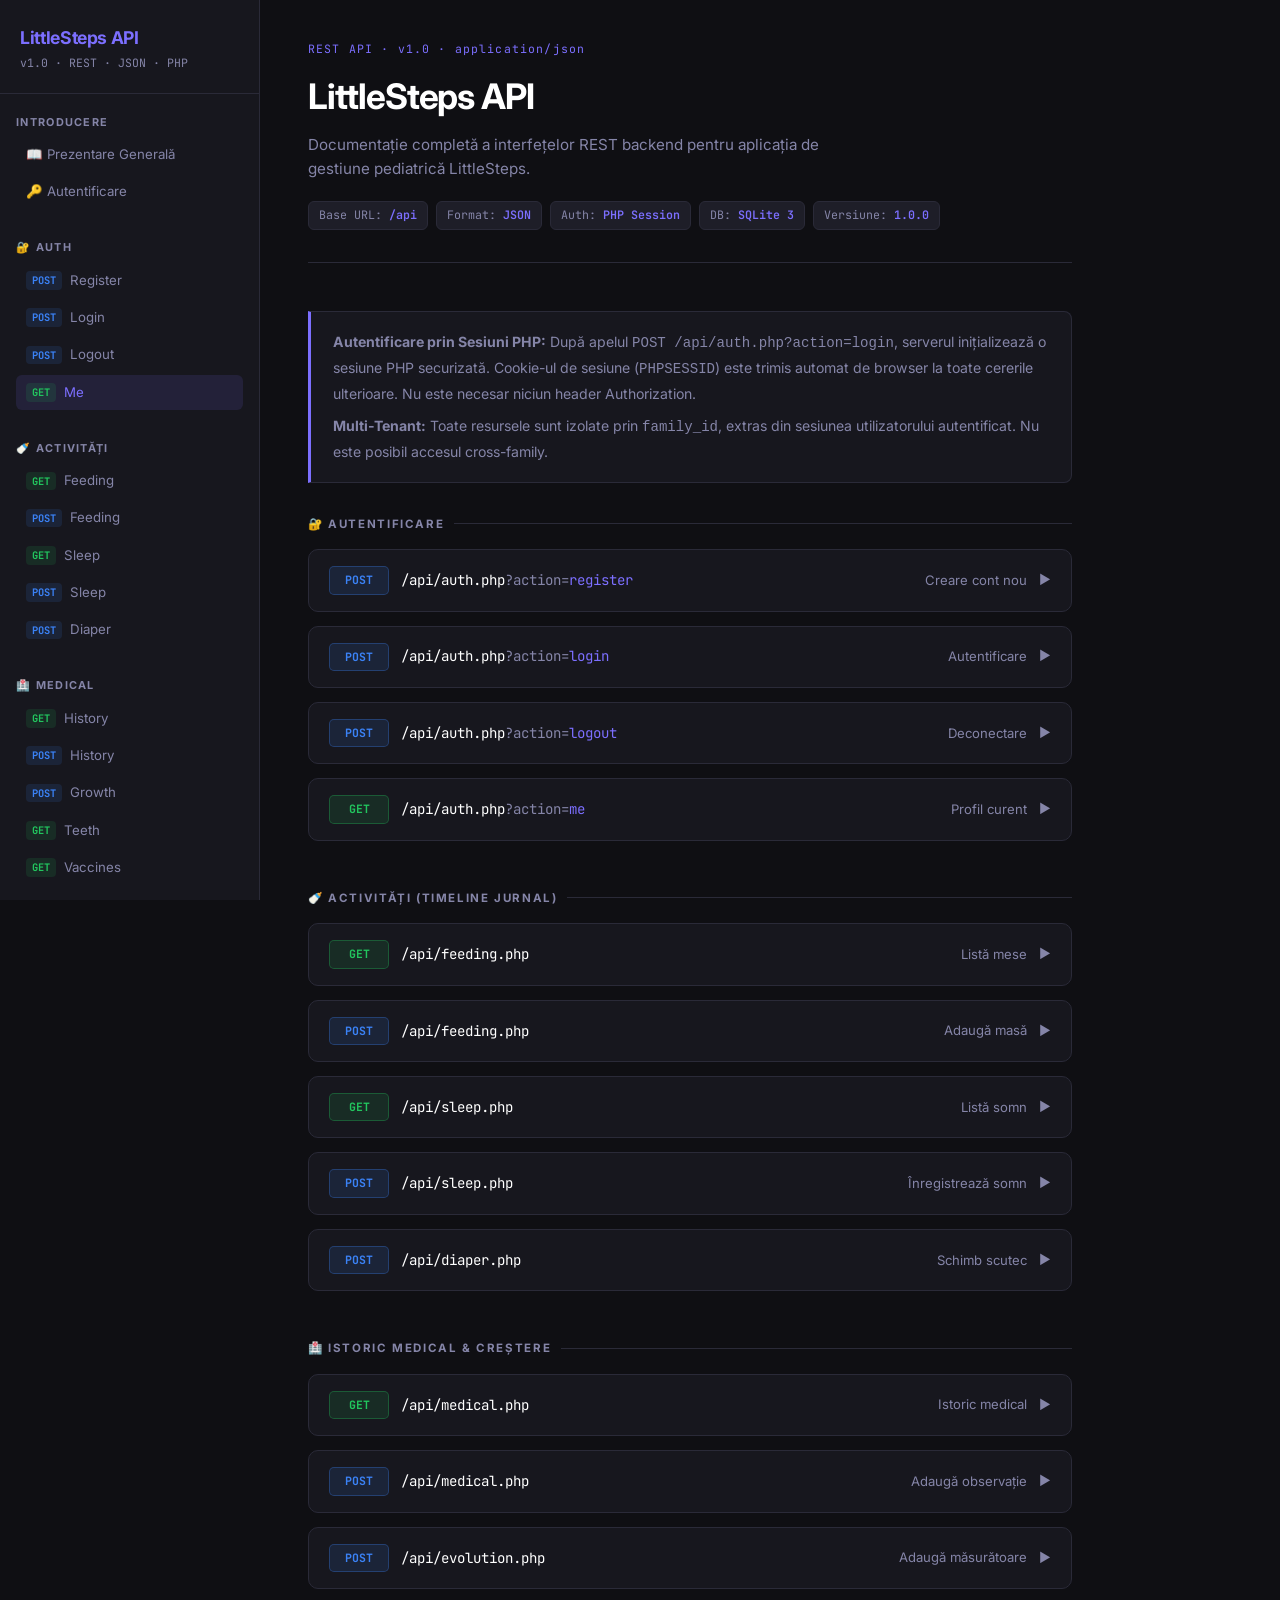
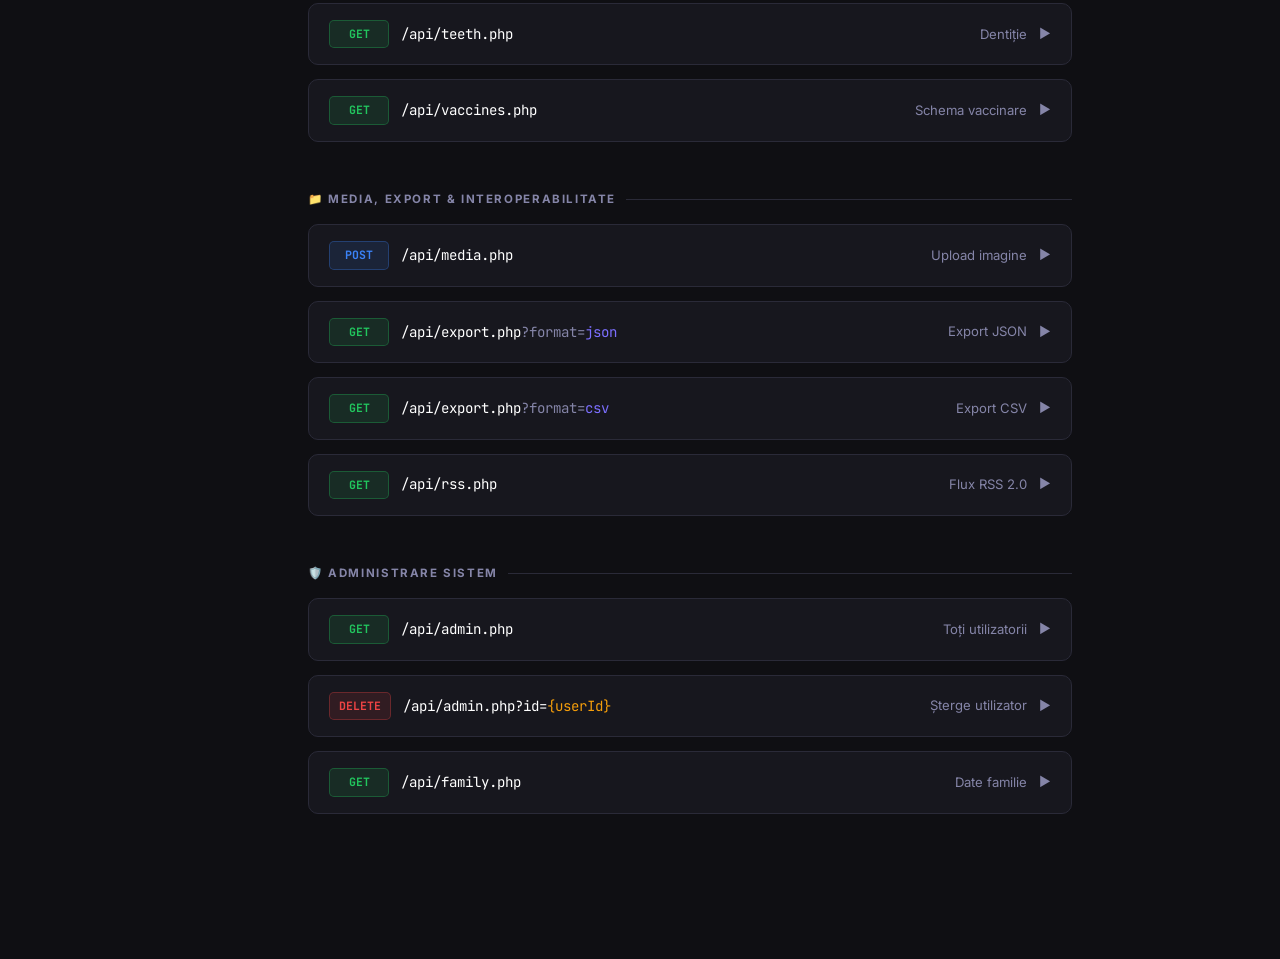
==== commit a226b7ee: "Feat: Implementat modulul de relaționare cu alți copii (verișori și colegi)" ====
--- a/public/api-docs.html
+++ b/public/api-docs.html
@@ -1,8 +1,3 @@
-S-a rezolvat! Am actualizat documentul `api-docs.php` (fostul `api-docs.html`) adăugând numele lui **Miron Andrei** alături de al tău în toate locurile unde era menționat autorul (atât în exemplele de cod, cât și în răspunsurile simulate JSON). Nu a fost modificată nicio altă linie de cod, clasă CSS sau funcție JavaScript.
-
-Iată codul complet actualizat pe care îl poți salva direct peste fișierul tău:
-
-```html
 <!DOCTYPE html>
 <html lang="ro">
 <head>
@@ -742,5 +737,3 @@
 </script>
 </body>
 </html>
-
-```
